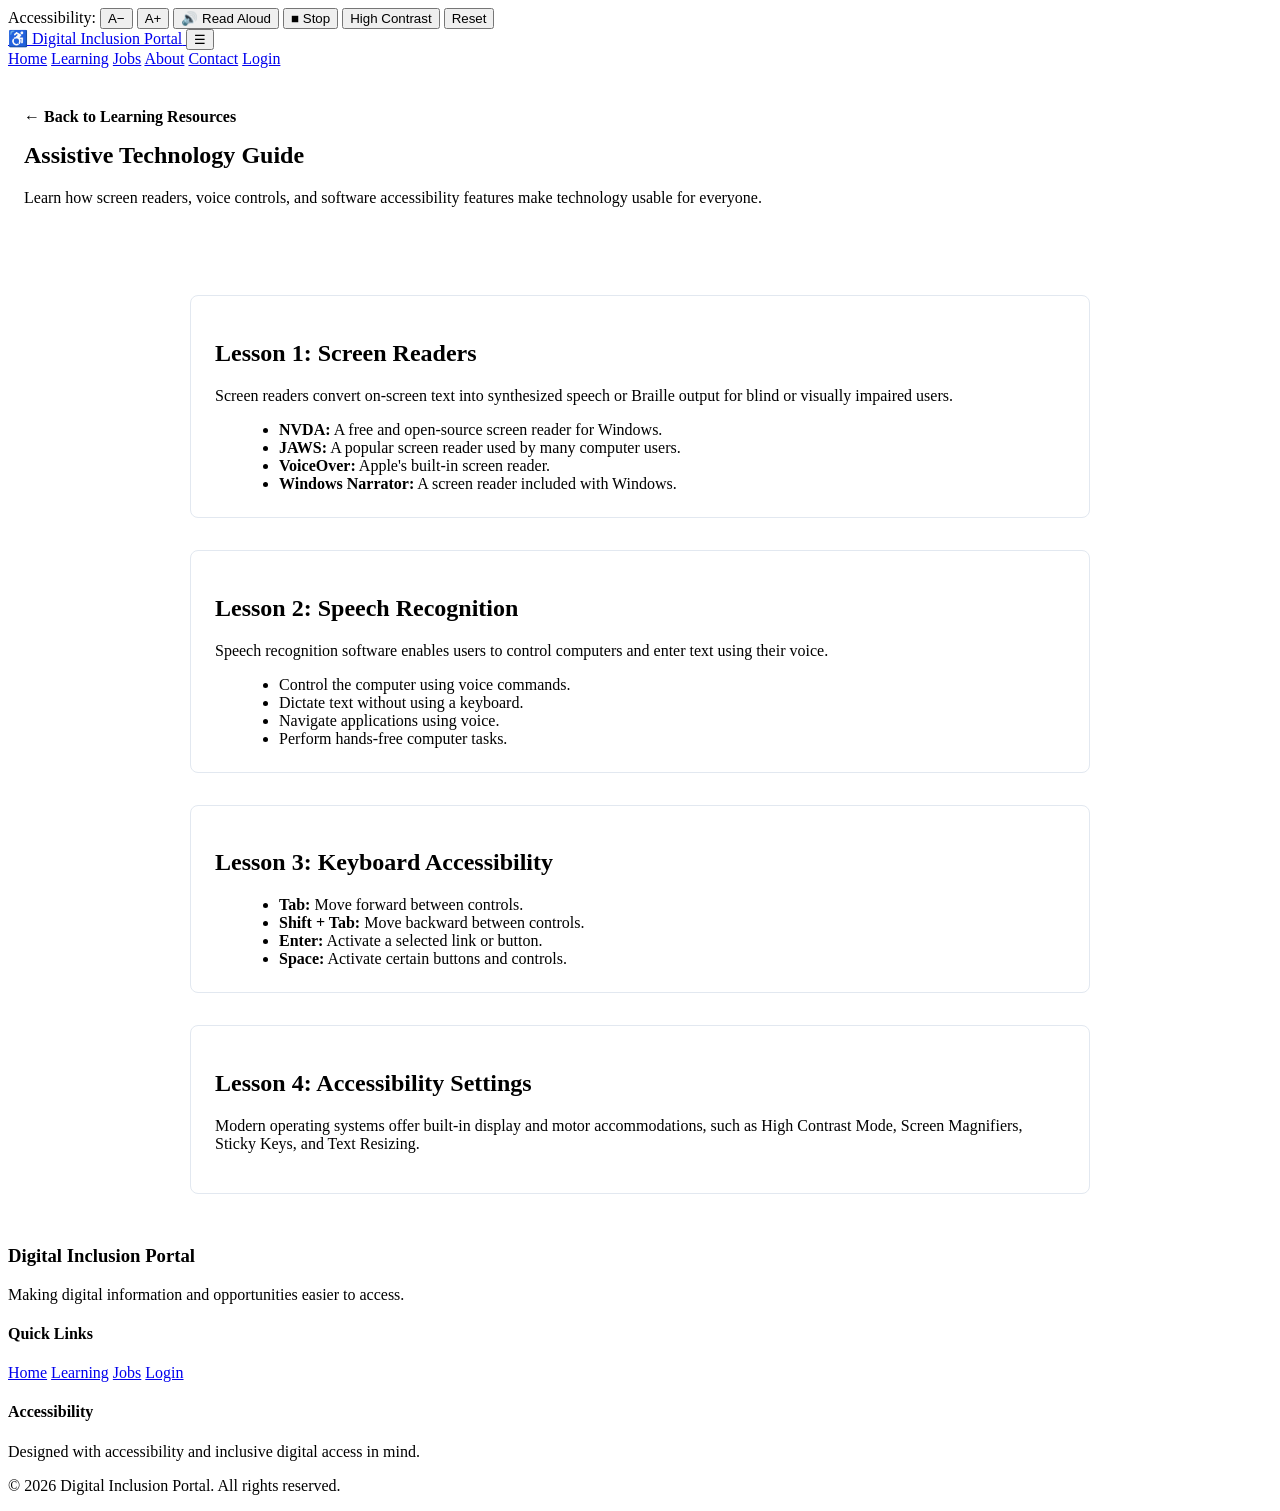
==== assistive-technology.html @ b3f415a0 "first commit" ====
<!DOCTYPE html>
<html lang="en">

<head>
    <meta charset="UTF-8">
    <meta name="viewport" content="width=device-width, initial-scale=1.0">
    <meta name="description" content="Assistive Technology guides and learning resources.">
    <title>Assistive Technology Guide - Digital Inclusion Portal</title>
    <link rel="stylesheet" href="css/style.css">
    <link rel="stylesheet" href="css/accessibility.css">
</head>

<body>

    <!-- Accessibility Toolbar -->
    <div class="accessibility-bar">
        <div class="accessibility-container">
            <span class="accessibility-title">Accessibility:</span>
            <button type="button" id="decreaseFont" aria-label="Decrease text size">A−</button>
            <button type="button" id="increaseFont" aria-label="Increase text size">A+</button>
            <button type="button" id="readAloud" aria-label="Read page aloud">🔊 Read Aloud</button>
            <button type="button" id="stopReading" aria-label="Stop reading">■ Stop</button>
            <button type="button" id="highContrast" aria-label="Enable high contrast mode">High Contrast</button>
            <button type="button" id="resetAccessibility">Reset</button>
        </div>
    </div>

    <!-- Navigation -->
    <header class="main-header">
        <nav class="navbar" aria-label="Main navigation">
            <a href="index.html" class="logo" aria-label="Digital Inclusion Portal Home">
                <span class="logo-icon" aria-hidden="true">♿</span>
                <span>Digital Inclusion Portal</span>
            </a>
            <button class="menu-toggle" id="menuToggle" type="button" aria-label="Open navigation menu"
                aria-expanded="false" aria-controls="navLinks">
                ☰
            </button>
            <div class="nav-links" id="navLinks">
                <a href="index.html">Home</a>
                <a href="resources.html" class="active">Learning</a>
                <a href="jobs.html">Jobs</a>
                <a href="index.html#about">About</a>
                <a href="index.html#contact">Contact</a>
                <a href="login.html" class="login-btn">Login</a>
            </div>
        </nav>
    </header>

    <main>
        <!-- Course Header -->
        <section class="hero" style="padding: 2.5rem 1rem;">
            <div class="hero-content" style="grid-template-columns: 1fr;">
                <div class="hero-text">
                    <a href="resources.html" style="text-decoration: none; color: inherit; font-weight: bold;">← Back to
                        Learning Resources</a>
                    <h1 style="margin-top: 1rem;">Assistive Technology <span>Guide</span></h1>
                    <p>Learn how screen readers, voice controls, and software accessibility features make technology
                        usable for everyone.</p>
                </div>
            </div>
        </section>

        <!-- Lessons Container -->
        <section style="max-width: 900px; margin: 0 auto; padding: 2rem 1rem;">

            <article
                    style="background: #fff; border: 1px solid #e2e8f0; border-radius: 8px; padding: 1.5rem; margin-bottom: 2rem;">

                    <h2>Lesson 1: Screen Readers</h2>

                    <p>
                        Screen readers convert on-screen text into synthesized speech
                        or Braille output for blind or visually impaired users.
                    </p>

                    <ul style="margin: 1rem 0 0 1.5rem;">

                        <li>
                            <strong>NVDA:</strong>
                            A free and open-source screen reader for Windows.
                        </li>

                        <li>
                            <strong>JAWS:</strong>
                            A popular screen reader used by many computer users.
                        </li>

                        <li>
                            <strong>VoiceOver:</strong>
                            Apple's built-in screen reader.
                        </li>

                        <li>
                            <strong>Windows Narrator:</strong>
                            A screen reader included with Windows.
                        </li>

                    </ul>

                </article>

            <article
                style="background: #fff; border: 1px solid #e2e8f0; border-radius: 8px; padding: 1.5rem; margin-bottom: 2rem;">

                <h2>Lesson 2: Speech Recognition</h2>

                <p>
                    Speech recognition software enables users to control
                    computers and enter text using their voice.
                </p>

                <ul style="margin: 1rem 0 0 1.5rem;">

                    <li>
                        Control the computer using voice commands.
                    </li>

                    <li>
                        Dictate text without using a keyboard.
                    </li>

                    <li>
                        Navigate applications using voice.
                    </li>

                    <li>
                        Perform hands-free computer tasks.
                    </li>

                </ul>

            </article>

            <article
                style="background: #fff; border: 1px solid #e2e8f0; border-radius: 8px; padding: 1.5rem; margin-bottom: 2rem;">
                <h2>Lesson 3: Keyboard Accessibility</h2>
                <ul style="margin: 1rem 0 0 1.5rem;">

                    <li>
                        <strong>Tab:</strong> Move forward between controls.
                    </li>

                    <li>
                        <strong>Shift + Tab:</strong> Move backward between controls.
                    </li>

                    <li>
                        <strong>Enter:</strong> Activate a selected link or button.
                    </li>

                    <li>
                        <strong>Space:</strong> Activate certain buttons and controls.
                    </li>

                </ul>
            </article>

            <article style="background: #fff; border: 1px solid #e2e8f0; border-radius: 8px; padding: 1.5rem;">
                <h2>Lesson 4: Accessibility Settings</h2>
                <p>Modern operating systems offer built-in display and motor accommodations, such as High Contrast Mode,
                    Screen Magnifiers, Sticky Keys, and Text Resizing.</p>
            </article>

        </section>
    </main>

    <!-- Footer -->
    <footer class="footer">
        <div class="footer-content">
            <div>
                <h3>Digital Inclusion Portal</h3>
                <p>Making digital information and opportunities easier to access.</p>
            </div>
            <div>
                <h4>Quick Links</h4>
                <a href="index.html">Home</a>
                <a href="resources.html">Learning</a>
                <a href="jobs.html">Jobs</a>
                <a href="login.html">Login</a>
            </div>
            <div>
                <h4>Accessibility</h4>
                <p>Designed with accessibility and inclusive digital access in mind.</p>
            </div>
        </div>
        <div class="footer-bottom">
            <p>© 2026 Digital Inclusion Portal. All rights reserved.</p>
        </div>
    </footer>

    <script src="js/accessibility.js"></script>
</body>

</html>
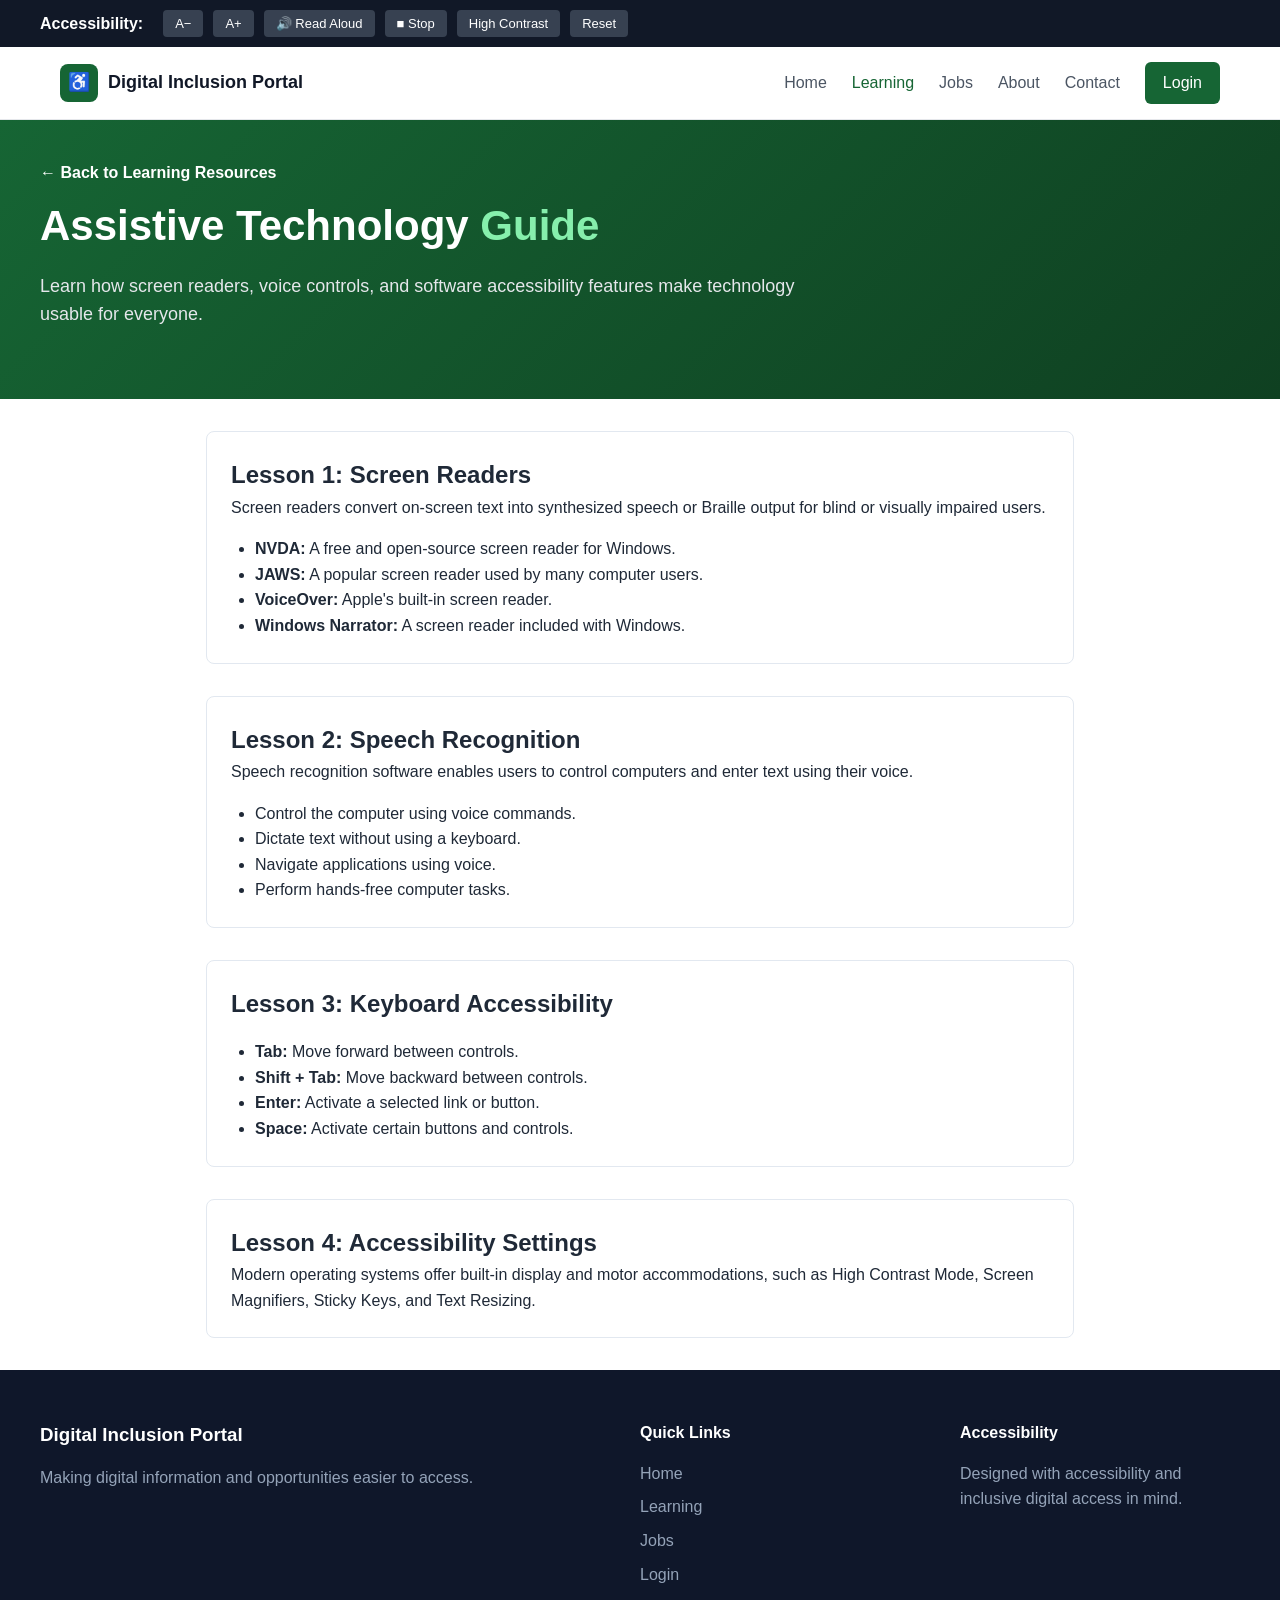
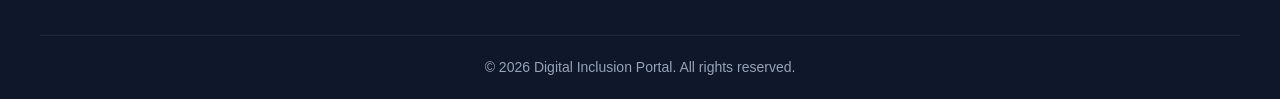
==== commit 1c1654cc: "inline css" ====
--- a/assistive-technology.html
+++ b/assistive-technology.html
@@ -6,7 +6,862 @@
     <meta name="viewport" content="width=device-width, initial-scale=1.0">
     <meta name="description" content="Assistive Technology guides and learning resources.">
     <title>Assistive Technology Guide - Digital Inclusion Portal</title>
-    <link rel="stylesheet" href="css/style.css">
+   <style>
+        * {
+            margin: 0;
+            padding: 0;
+            box-sizing: border-box;
+        }
+
+        html {
+            scroll-behavior: smooth;
+        }
+
+        body {
+            font-family: Arial, Helvetica, sans-serif;
+            line-height: 1.6;
+            color: #1f2937;
+            background: #ffffff;
+        }
+
+        a {
+            text-decoration: none;
+            color: inherit;
+        }
+
+        button {
+            font-family: inherit;
+            cursor: pointer;
+            border: none;
+            background: none;
+        }
+
+        section {
+            padding: 60px 20px;
+        }
+
+
+        /* ================================
+   ACCESSIBILITY BAR & SKIP LINK
+================================ */
+
+        .skip-link {
+            position: fixed;
+            top: -100px;
+            left: 20px;
+            background: #111827;
+            color: #ffffff;
+            padding: 12px 18px;
+            border-radius: 5px;
+            z-index: 9999;
+            font-weight: bold;
+        }
+
+        .skip-link:focus {
+            top: 20px;
+        }
+
+        .accessibility-bar {
+            background: #111827;
+            color: #ffffff;
+            padding: 10px 20px;
+        }
+
+        .accessibility-container {
+            max-width: 1200px;
+            margin: 0 auto;
+            display: flex;
+            flex-wrap: wrap;
+            align-items: center;
+            gap: 10px;
+        }
+
+        .accessibility-title {
+            font-weight: bold;
+            margin-right: 10px;
+        }
+
+        .accessibility-container button {
+            background: #374151;
+            color: #ffffff;
+            padding: 6px 12px;
+            border-radius: 4px;
+            font-size: 13px;
+            transition: background 0.2s;
+        }
+
+        .accessibility-container button:hover {
+            background: #4b5563;
+        }
+
+
+        /* ================================
+   HEADER & NAVIGATION
+================================ */
+
+        .main-header {
+            background: #ffffff;
+            border-bottom: 1px solid #e5e7eb;
+            position: sticky;
+            top: 0;
+            z-index: 1000;
+        }
+
+        .navbar {
+            max-width: 1200px;
+            margin: 0 auto;
+            padding: 15px 20px;
+            display: flex;
+            justify-content: space-between;
+            align-items: center;
+            position: relative;
+        }
+
+        .logo {
+            display: flex;
+            align-items: center;
+            gap: 10px;
+            font-weight: bold;
+            font-size: 18px;
+            color: #111827;
+        }
+
+        .logo-icon {
+            width: 38px;
+            height: 38px;
+            display: flex;
+            align-items: center;
+            justify-content: center;
+            background: #166534;
+            color: #ffffff;
+            border-radius: 8px;
+        }
+
+        .menu-toggle {
+            display: none;
+            font-size: 26px;
+            color: #111827;
+        }
+
+        .nav-links {
+            display: flex;
+            align-items: center;
+            gap: 25px;
+        }
+
+        .nav-links a {
+            font-weight: 500;
+            color: #4b5563;
+            transition: color 0.2s;
+        }
+
+        .nav-links a:hover,
+        .nav-links a.active {
+            color: #166534;
+        }
+
+        .login-btn {
+            background: #166534;
+            color: #ffffff !important;
+            padding: 8px 18px;
+            border-radius: 6px;
+        }
+
+        .login-btn:hover {
+            background: #14532d;
+        }
+
+
+        /* ================================
+   HERO SECTION
+================================ */
+
+        .hero {
+            background: linear-gradient(135deg, #166534, #0f4021);
+            color: #ffffff;
+            padding: 80px 20px;
+        }
+
+        .hero-content {
+            max-width: 1200px;
+            margin: 0 auto;
+            display: grid;
+            grid-template-columns: 1.3fr 0.7fr;
+            gap: 50px;
+            align-items: center;
+        }
+
+        .hero-text {
+            max-width: 760px;
+        }
+
+        .hero-label {
+            display: inline-block;
+            background: rgba(255, 255, 255, 0.15);
+            padding: 6px 12px;
+            border-radius: 20px;
+            font-size: 13px;
+            letter-spacing: 0.5px;
+            margin-bottom: 15px;
+        }
+
+        .hero-text h1 {
+            font-size: 42px;
+            line-height: 1.2;
+            margin-bottom: 20px;
+        }
+
+        .hero-text h1 span {
+            color: #86efac;
+        }
+
+        .hero-text p {
+            font-size: 18px;
+            color: #e5e7eb;
+            margin-bottom: 30px;
+        }
+
+        .hero-buttons {
+            display: flex;
+            gap: 15px;
+            flex-wrap: wrap;
+        }
+
+        .btn {
+            display: inline-block;
+            padding: 12px 24px;
+            border-radius: 8px;
+            font-weight: bold;
+            transition: background 0.2s, transform 0.2s;
+        }
+
+        .btn:hover {
+            transform: translateY(-2px);
+        }
+
+        .primary-btn {
+            background: #ffffff;
+            color: #166534;
+        }
+
+        .primary-btn:hover {
+            background: #f3f4f6;
+        }
+
+        .secondary-btn {
+            background: rgba(255, 255, 255, 0.15);
+            color: #ffffff;
+            border: 1px solid rgba(255, 255, 255, 0.3);
+        }
+
+        .secondary-btn:hover {
+            background: rgba(255, 255, 255, 0.25);
+        }
+
+        .hero-accessibility-note {
+            margin-top: 25px;
+            display: flex;
+            align-items: center;
+            gap: 8px;
+            font-size: 14px;
+            color: #d1d5db;
+        }
+
+        .hero-visual {
+            display: flex;
+            justify-content: center;
+        }
+
+        .accessibility-card {
+            width: 100%;
+            max-width: 360px;
+            padding: 35px;
+            background: rgba(255, 255, 255, 0.12);
+            border: 1px solid rgba(255, 255, 255, 0.3);
+            border-radius: 18px;
+            backdrop-filter: blur(10px);
+        }
+
+        .accessibility-card-icon {
+            font-size: 45px;
+            margin-bottom: 15px;
+        }
+
+        .accessibility-card h2 {
+            margin-bottom: 10px;
+            font-size: 22px;
+        }
+
+        .accessibility-card p {
+            margin-bottom: 20px;
+            font-size: 14px;
+            color: #e5e7eb;
+        }
+
+        .accessibility-features {
+            display: grid;
+            grid-template-columns: 1fr 1fr;
+            gap: 10px;
+        }
+
+        .accessibility-features span {
+            padding: 8px 10px;
+            background: rgba(255, 255, 255, 0.12);
+            border-radius: 6px;
+            font-size: 12px;
+        }
+
+
+        /* ================================
+   STATS SECTION
+================================ */
+
+        .stats {
+            background: #ffffff;
+            border-bottom: 1px solid #e5e7eb;
+        }
+
+        .stats-container {
+            max-width: 1200px;
+            margin: auto;
+            padding: 25px 20px;
+            display: grid;
+            grid-template-columns: repeat(4, 1fr);
+        }
+
+        .stat-item {
+            text-align: center;
+            padding: 10px;
+            border-right: 1px solid #e5e7eb;
+        }
+
+        .stat-item:last-child {
+            border-right: none;
+        }
+
+        .stat-item strong {
+            display: block;
+            color: #166534;
+            font-size: 22px;
+        }
+
+        .stat-item span {
+            color: #6b7280;
+            font-size: 14px;
+        }
+
+
+        /* ================================
+   FEATURES SECTION
+================================ */
+
+        .features {
+            max-width: 1200px;
+            margin: 0 auto;
+        }
+
+        .section-heading {
+            text-align: center;
+            max-width: 600px;
+            margin: 0 auto 40px auto;
+        }
+
+        .section-heading span {
+            color: #166534;
+            font-size: 13px;
+            font-weight: bold;
+            letter-spacing: 1px;
+        }
+
+        .section-heading h2 {
+            font-size: 32px;
+            margin: 10px 0;
+            color: #111827;
+        }
+
+        .section-heading p {
+            color: #6b7280;
+        }
+
+        .feature-grid {
+            display: grid;
+            grid-template-columns: repeat(auto-fit, minmax(250px, 1fr));
+            gap: 30px;
+        }
+
+        .feature-card {
+            position: relative;
+            background: #ffffff;
+            border: 1px solid #e5e7eb;
+            border-radius: 12px;
+            padding: 30px;
+            transition: transform 0.2s ease, box-shadow 0.2s ease;
+        }
+
+        .feature-card:hover {
+            transform: translateY(-6px);
+            box-shadow: 0 15px 35px rgba(0, 0, 0, 0.08);
+        }
+
+        .feature-icon {
+            font-size: 30px;
+            margin-bottom: 15px;
+        }
+
+        .card-number {
+            position: absolute;
+            top: 25px;
+            right: 25px;
+            color: #d1d5db;
+            font-size: 13px;
+            font-weight: bold;
+        }
+
+        .feature-card h3 {
+            margin-bottom: 10px;
+            font-size: 20px;
+        }
+
+        .feature-card p {
+            color: #6b7280;
+            font-size: 14px;
+            margin-bottom: 20px;
+        }
+
+        .feature-card a,
+        .feature-card button {
+            display: inline-flex;
+            align-items: center;
+            gap: 8px;
+            color: #166534;
+            font-weight: bold;
+        }
+
+        .feature-card a span,
+        .feature-card button span {
+            transition: transform 0.2s ease;
+        }
+
+        .feature-card a:hover span,
+        .feature-card button:hover span {
+            transform: translateX(4px);
+        }
+
+
+        /* ================================
+   ABOUT SECTION
+================================ */
+
+        .about-section {
+            background: #f9fafb;
+        }
+
+        .about-container {
+            max-width: 1200px;
+            margin: 0 auto;
+            display: grid;
+            grid-template-columns: 1.2fr 0.8fr;
+            gap: 50px;
+            align-items: center;
+        }
+
+        .about-content h2 {
+            font-size: 32px;
+            margin: 10px 0 20px 0;
+        }
+
+        .about-content p {
+            color: #4b5563;
+            margin-bottom: 15px;
+        }
+
+        .about-points {
+            display: grid;
+            grid-template-columns: 1fr 1fr;
+            gap: 15px;
+            margin-top: 25px;
+        }
+
+        .about-points div {
+            display: flex;
+            align-items: center;
+            gap: 8px;
+            font-weight: bold;
+            color: #111827;
+        }
+
+        .about-points span {
+            color: #166534;
+        }
+
+        .about-panel {
+            background: #ffffff;
+            border: 1px solid #e5e7eb;
+            border-radius: 16px;
+            padding: 40px;
+            text-align: center;
+        }
+
+        .about-panel-icon {
+            font-size: 50px;
+            margin-bottom: 15px;
+        }
+
+
+        /* ================================
+   CALL TO ACTION & CONTACT
+================================ */
+
+        .cta {
+            background: #111827;
+            color: #ffffff;
+            text-align: center;
+        }
+
+        .cta-content {
+            max-width: 600px;
+            margin: 0 auto;
+        }
+
+        .cta-content h2 {
+            font-size: 32px;
+            margin-bottom: 15px;
+        }
+
+        .cta-content p {
+            color: #9ca3af;
+            margin-bottom: 25px;
+        }
+
+        .contact-section {
+            max-width: 1200px;
+            margin: 0 auto;
+        }
+
+        .contact-grid {
+            display: grid;
+            grid-template-columns: repeat(auto-fit, minmax(250px, 1fr));
+            gap: 25px;
+        }
+
+        .contact-card {
+            background: #ffffff;
+            border: 1px solid #e5e7eb;
+            padding: 25px;
+            border-radius: 10px;
+            text-align: center;
+        }
+
+        .contact-card div {
+            font-size: 30px;
+            margin-bottom: 10px;
+        }
+
+
+        /* ================================
+   FOOTER
+================================ */
+
+        .footer {
+            background: #0f172a;
+            color: #94a3b8;
+            padding: 50px 20px 20px 20px;
+        }
+
+        .footer-content {
+            max-width: 1200px;
+            margin: 0 auto;
+            display: grid;
+            grid-template-columns: 2fr 1fr 1fr;
+            gap: 40px;
+            margin-bottom: 40px;
+        }
+
+        .footer-content h3,
+        .footer-content h4 {
+            color: #ffffff;
+            margin-bottom: 15px;
+        }
+
+        .footer-content a {
+            display: block;
+            margin-bottom: 8px;
+        }
+
+        .footer-content a:hover {
+            color: #ffffff;
+        }
+
+        .footer-bottom {
+            max-width: 1200px;
+            margin: 0 auto;
+            padding-top: 20px;
+            border-top: 1px solid #1e293b;
+            text-align: center;
+            font-size: 14px;
+        }
+
+
+        /* ================================
+   RESPONSIVE MEDIA QUERIES
+================================ */
+
+        /* Tablet Screens (1024px and below) */
+
+        @media (max-width: 1024px) {
+
+            .hero-content,
+            .about-container {
+                grid-template-columns: 1fr;
+                gap: 40px;
+            }
+
+            .hero-text {
+                max-width: 100%;
+                text-align: center;
+            }
+
+            .hero-buttons,
+            .hero-accessibility-note {
+                justify-content: center;
+            }
+
+            .footer-content {
+                grid-template-columns: 1fr 1fr;
+            }
+        }
+
+
+        /* Mobile Screens (768px and below) */
+
+        @media (max-width: 768px) {
+
+            .menu-toggle {
+                display: block;
+            }
+
+            .nav-links {
+                display: none;
+                position: absolute;
+                top: 100%;
+                left: 0;
+                width: 100%;
+                background: #ffffff;
+                flex-direction: column;
+                align-items: stretch;
+                padding: 20px;
+                box-shadow: 0 10px 15px rgba(0, 0, 0, 0.1);
+                gap: 15px;
+            }
+
+            .nav-links.active {
+                display: flex;
+            }
+
+            .nav-links a {
+                padding: 10px 0;
+                border-bottom: 1px solid #f3f4f6;
+            }
+
+            .login-btn {
+                text-align: center;
+            }
+
+            .hero-text h1 {
+                font-size: 32px;
+            }
+
+            .stats-container {
+                grid-template-columns: 1fr 1fr;
+                gap: 20px;
+            }
+
+            .stat-item {
+                border-right: none;
+                border-bottom: 1px solid #e5e7eb;
+                padding-bottom: 15px;
+            }
+
+            .stat-item:nth-child(3),
+            .stat-item:last-child {
+                border-bottom: none;
+            }
+
+            .about-points {
+                grid-template-columns: 1fr;
+            }
+
+            .footer-content {
+                grid-template-columns: 1fr;
+            }
+        }
+
+
+        /* Small Mobile Screens (480px and below) */
+
+        @media (max-width: 480px) {
+
+            .stats-container {
+                grid-template-columns: 1fr;
+            }
+
+            .stat-item {
+                border-bottom: 1px solid #e5e7eb;
+            }
+
+            .stat-item:last-child {
+                border-bottom: none;
+            }
+
+            .accessibility-features {
+                grid-template-columns: 1fr;
+            }
+        }
+
+
+        /* ================================
+   ACCESSIBILITY & HIGH CONTRAST MODE
+================================ */
+
+        /* High Contrast Global Overrides */
+
+        body.high-contrast {
+            background-color: #000000 !important;
+            color: #ffffff !important;
+        }
+
+        body.high-contrast .accessibility-bar {
+            background-color: #000000 !important;
+            border-bottom: 2px solid #ffffff !important;
+        }
+
+        body.high-contrast .accessibility-bar button {
+            background-color: #000000 !important;
+            color: #ffffff !important;
+            border: 2px solid #ffffff !important;
+        }
+
+        body.high-contrast .accessibility-bar button:hover {
+            background-color: #ffffff !important;
+            color: #000000 !important;
+        }
+
+        body.high-contrast .main-header,
+        body.high-contrast .hero,
+        body.high-contrast .feature-card,
+        body.high-contrast .cta,
+        body.high-contrast .footer {
+            background: #000000 !important;
+            color: #ffffff !important;
+            border-color: #ffffff !important;
+        }
+
+        body.high-contrast .stats,
+        body.high-contrast .about-section,
+        body.high-contrast .contact-section,
+        body.high-contrast .about-panel,
+        body.high-contrast .contact-card {
+            background: #000000 !important;
+            color: #ffffff !important;
+            border-color: #ffffff !important;
+        }
+
+        body.high-contrast .hero h1,
+        body.high-contrast .hero p,
+        body.high-contrast .section-heading h2,
+        body.high-contrast .section-heading p,
+        body.high-contrast .feature-card h3,
+        body.high-contrast .feature-card p,
+        body.high-contrast .cta h2,
+        body.high-contrast .cta p,
+        body.high-contrast .footer p,
+        body.high-contrast .about-content h2,
+        body.high-contrast .about-content p,
+        body.high-contrast .about-points div,
+        body.high-contrast .about-panel h3,
+        body.high-contrast .about-panel p,
+        body.high-contrast .contact-card h3,
+        body.high-contrast .contact-card p,
+        body.high-contrast .stat-item span {
+            color: #ffffff !important;
+        }
+
+        body.high-contrast .feature-card {
+            border: 2px solid #ffffff !important;
+        }
+
+        body.high-contrast .stat-item {
+            border-color: #ffffff !important;
+        }
+
+        body.high-contrast a,
+        body.high-contrast .card-link,
+        body.high-contrast .logo {
+            color: #ffff00 !important;
+        }
+
+        body.high-contrast .logo-icon {
+            background: #000000 !important;
+            color: #ffff00 !important;
+            border: 2px solid #ffff00;
+        }
+
+        body.high-contrast .btn,
+        body.high-contrast .btn-primary,
+        body.high-contrast .btn-secondary,
+        body.high-contrast .btn-outline,
+        body.high-contrast .primary-btn,
+        body.high-contrast .secondary-btn {
+            background-color: #000000 !important;
+            color: #ffff00 !important;
+            border: 2px solid #ffff00 !important;
+        }
+
+        body.high-contrast .btn:hover,
+        body.high-contrast .btn-primary:hover,
+        body.high-contrast .btn-secondary:hover,
+        body.high-contrast .btn-outline:hover,
+        body.high-contrast .primary-btn:hover,
+        body.high-contrast .secondary-btn:hover {
+            background-color: #ffff00 !important;
+            color: #000000 !important;
+        }
+
+        body.high-contrast .accessibility-card {
+            background: #000000 !important;
+            border: 2px solid #ffffff !important;
+        }
+
+        body.high-contrast .accessibility-card p,
+        body.high-contrast .hero-accessibility-note {
+            color: #ffffff !important;
+        }
+
+        body.high-contrast .accessibility-features span {
+            background: #000000 !important;
+            color: #ffffff !important;
+            border: 1px solid #ffffff !important;
+        }
+
+        body.high-contrast .card-number {
+            color: #ffffff !important;
+        }
+
+
+        /* ================================
+   KEYBOARD FOCUS
+================================ */
+
+        :focus-visible {
+            outline: 3px solid #166534 !important;
+            outline-offset: 3px !important;
+        }
+
+        body.high-contrast :focus-visible {
+            outline: 3px solid #ffff00 !important;
+            outline-offset: 3px !important;
+        }
+    </style>
     <link rel="stylesheet" href="css/accessibility.css">
 </head>
 
